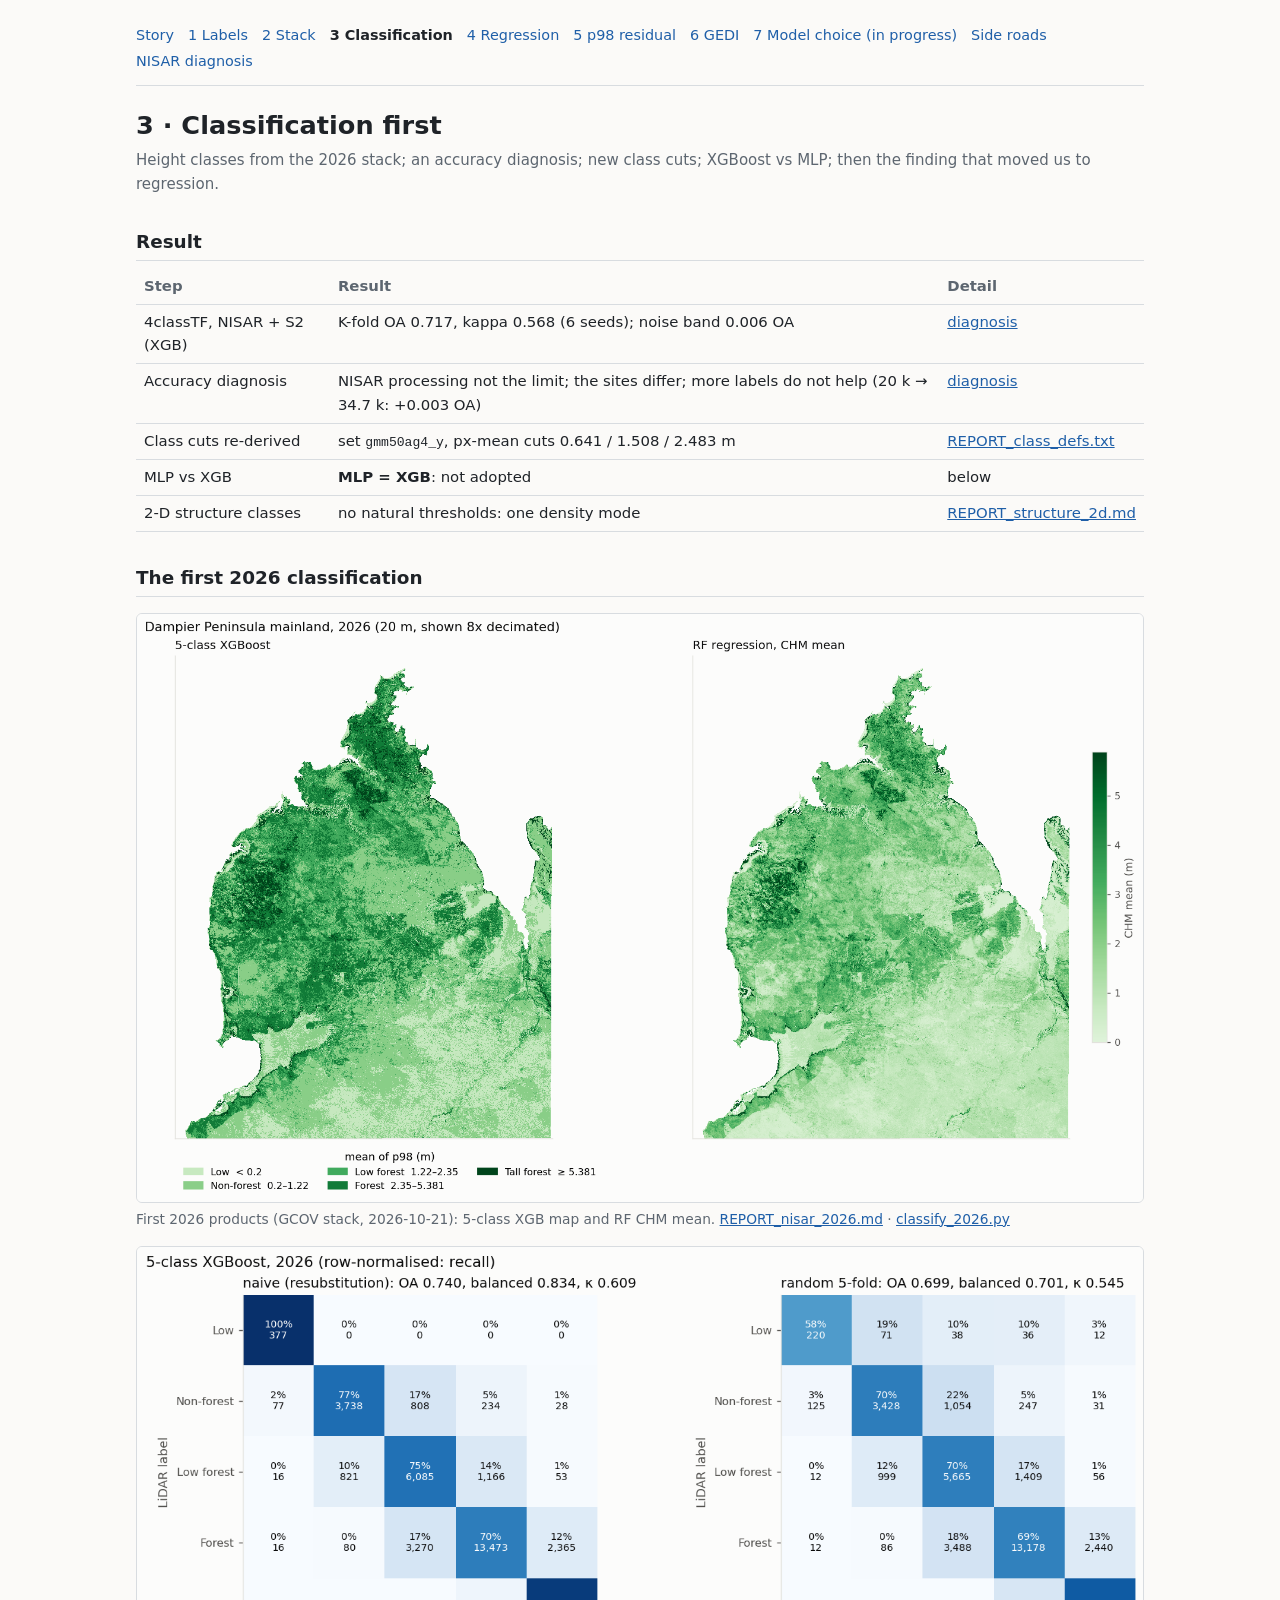
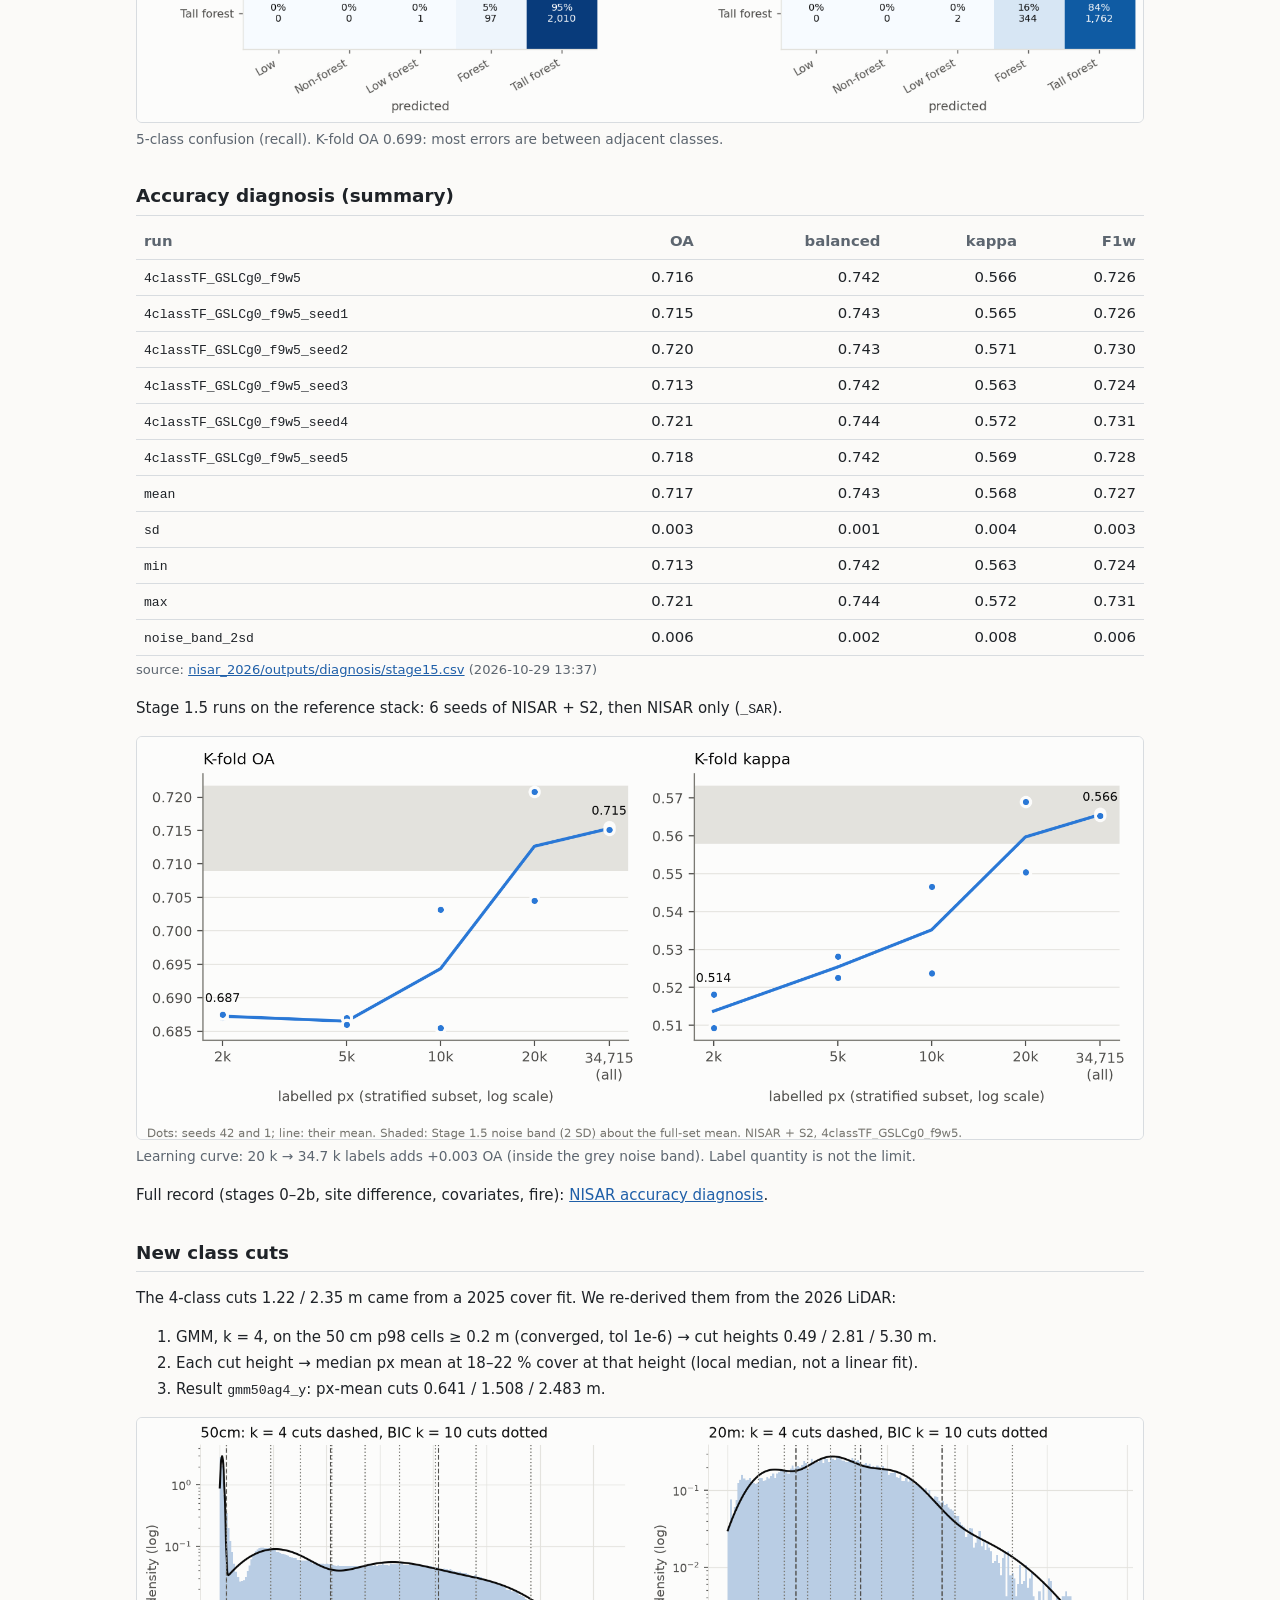
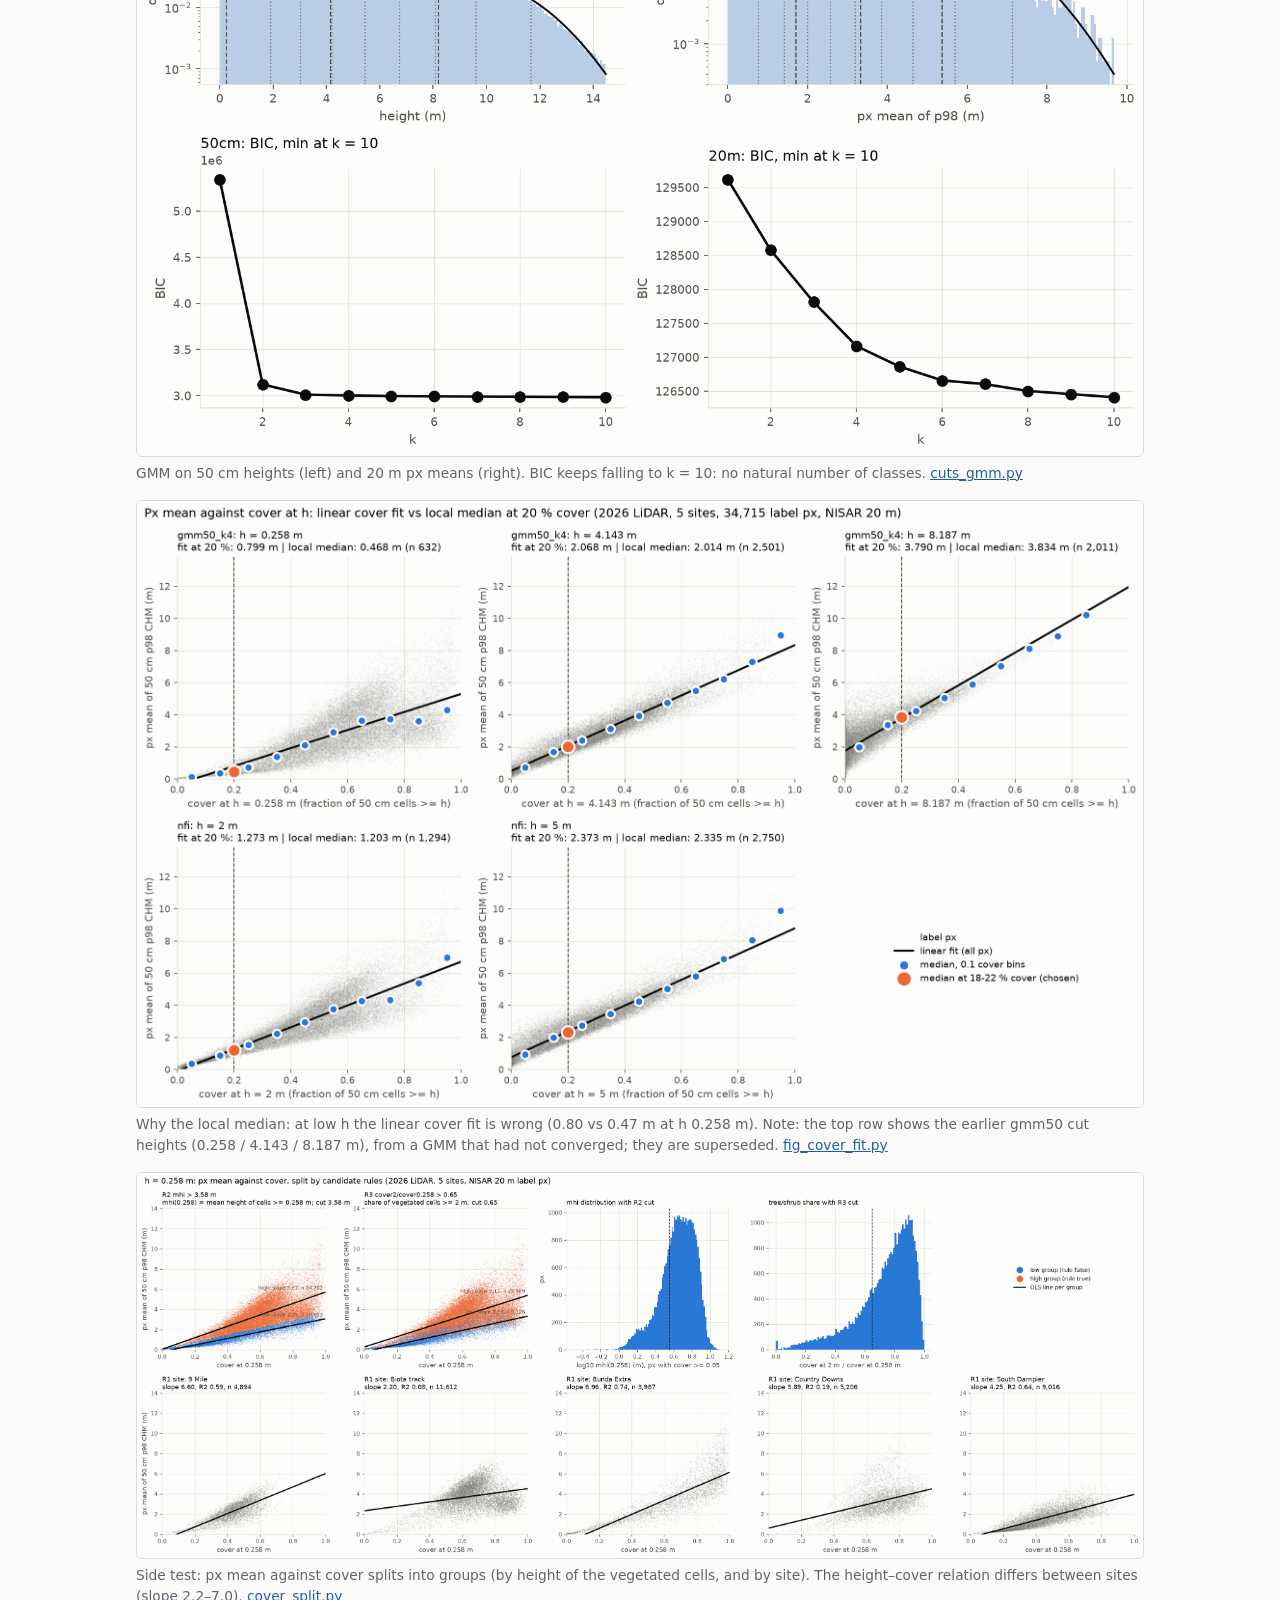
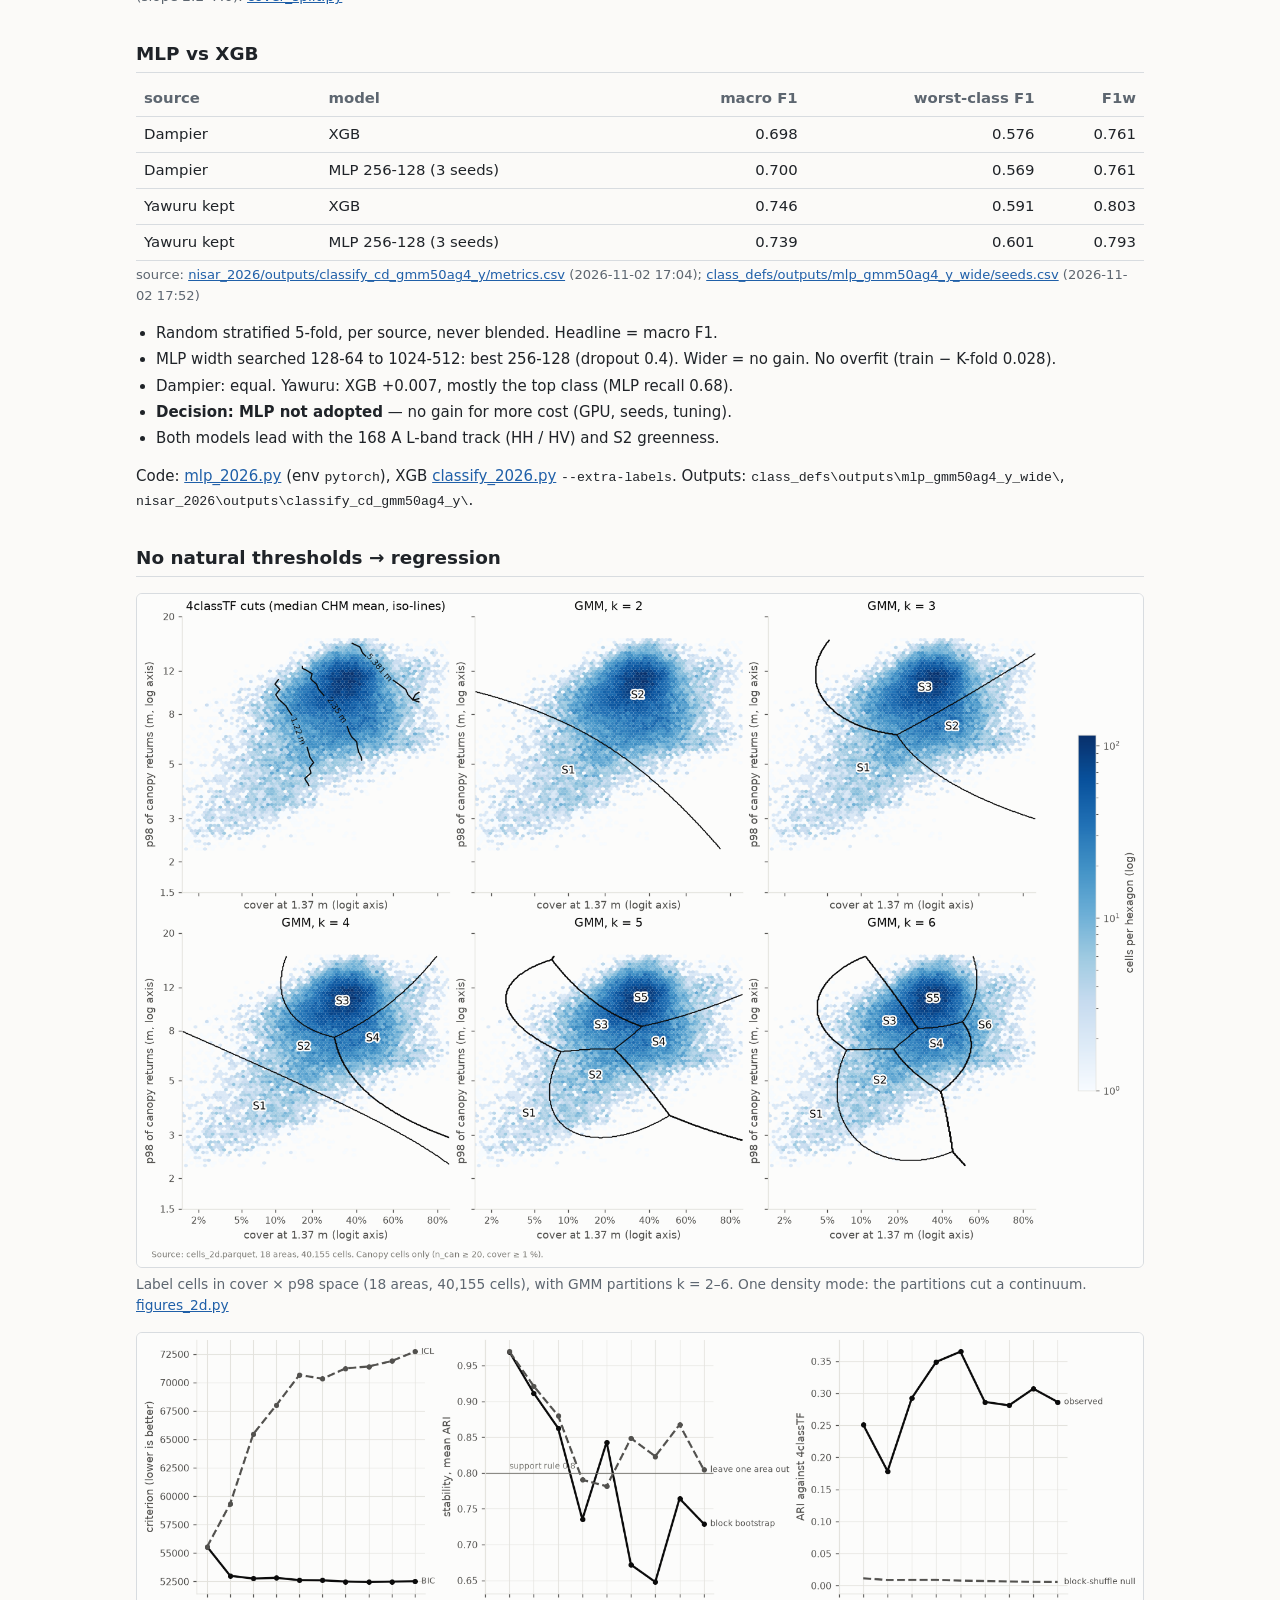
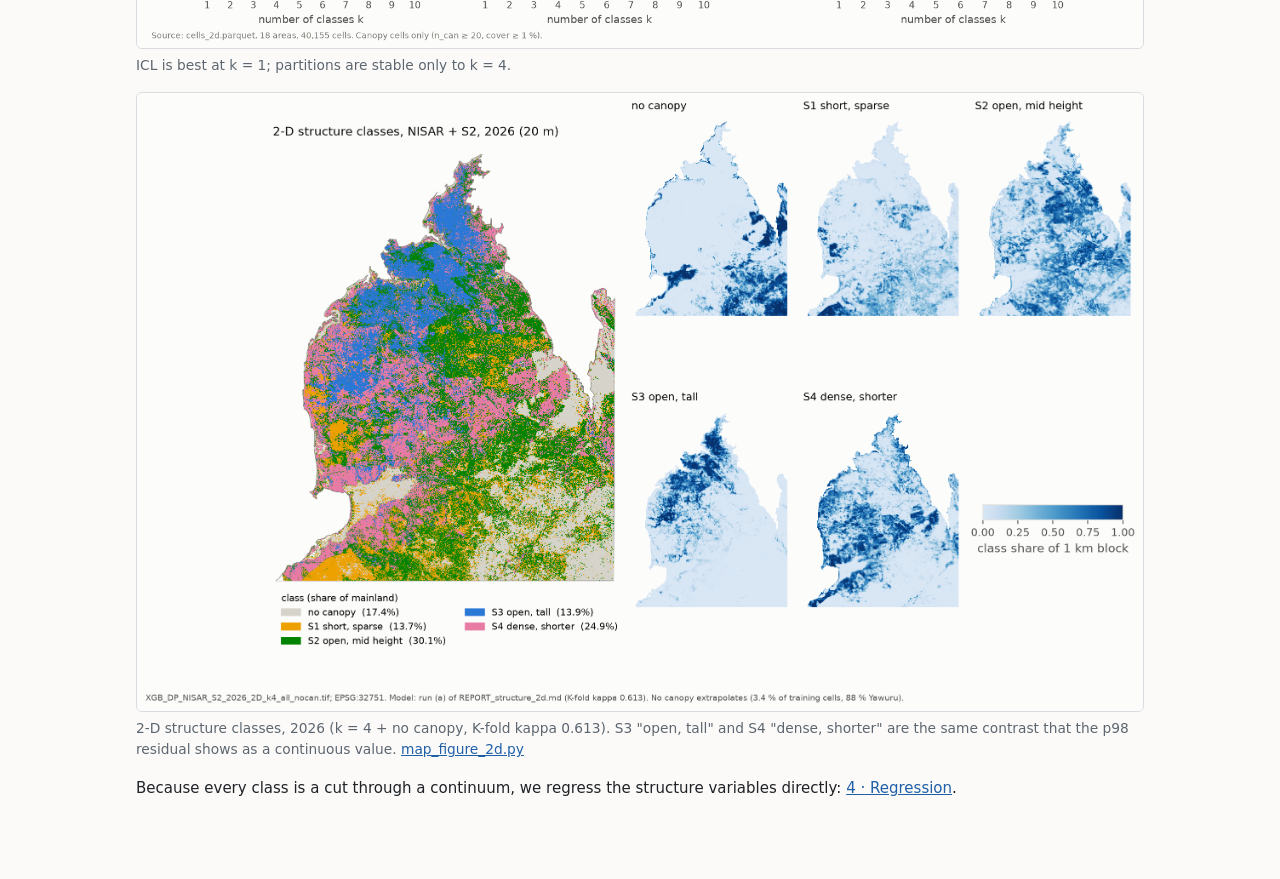
==== docs/classification.html @ edfd5abc "First version of Dampier results site" ====
<!doctype html>
<html lang="en-GB">
<head>
<meta charset="utf-8">
<meta name="viewport" content="width=device-width, initial-scale=1">
<title>Classification and MLP Test</title>
<link rel="stylesheet" href="style.css">
</head>
<body>
<main>
<nav><a href="index.html">Story</a><a href="labels.html">1 Labels</a><a href="stack.html">2 Stack</a>
<a href="classification.html" aria-current="page">3 Classification</a><a href="regression.html">4 Regression</a>
<a href="p98_residual.html">5 p98 residual</a><a href="gedi.html">6 GEDI</a>
<a href="models_regression.html">7 Model choice (in progress)</a><a href="side_roads.html">Side roads</a>
<a href="nisar_accuracy/index.html">NISAR diagnosis</a></nav>

<h1>3 · Classification first</h1>
<p class="sub">Height classes from the 2026 stack; an accuracy diagnosis; new class cuts; XGBoost vs MLP;
then the finding that moved us to regression.</p>

<h2>Result</h2>
<div class="wrap"><table>
<tr><th>Step</th><th>Result</th><th>Detail</th></tr>
<tr><td>4classTF, NISAR + S2 (XGB)</td><td>K-fold OA 0.717, kappa 0.568 (6 seeds); noise band 0.006 OA</td><td><a href="nisar_accuracy/index.html">diagnosis</a></td></tr>
<tr><td>Accuracy diagnosis</td><td>NISAR processing not the limit; the sites differ; more labels do not help (20 k → 34.7 k: +0.003 OA)</td><td><a href="nisar_accuracy/index.html">diagnosis</a></td></tr>
<tr><td>Class cuts re-derived</td><td>set <code>gmm50ag4_y</code>, px-mean cuts 0.641 / 1.508 / 2.483 m</td><td><a href="https://github.com/grshennan/Dampier_2026_woody_thickening_results/blob/main/class_defs/REPORT_class_defs.txt">REPORT_class_defs.txt</a></td></tr>
<tr><td>MLP vs XGB</td><td><strong>MLP = XGB</strong>: not adopted</td><td>below</td></tr>
<tr><td>2-D structure classes</td><td>no natural thresholds: one density mode</td><td><a href="https://github.com/grshennan/Dampier_2026_woody_thickening_results/blob/main/structure_2d/REPORT_structure_2d.md">REPORT_structure_2d.md</a></td></tr>
</table></div>

<h2>The first 2026 classification</h2>
<figure><a href="../nisar_2026/outputs/figures/fig_maps.png"><img src="../nisar_2026/outputs/figures/fig_maps.png" alt="5-class XGBoost map and RF CHM mean map, 2026" loading="lazy"></a>
<figcaption>First 2026 products (GCOV stack, 2026-10-21): 5-class XGB map and RF CHM mean.
<a href="https://github.com/grshennan/Dampier_2026_woody_thickening_results/blob/main/nisar_2026/REPORT_nisar_2026.md">REPORT_nisar_2026.md</a> · <a href="https://github.com/grshennan/Dampier_2026_woody_thickening_results/blob/main/nisar_2026/classify_2026.py">classify_2026.py</a></figcaption></figure>

<figure><a href="../nisar_2026/outputs/figures/fig_confusion.png"><img src="../nisar_2026/outputs/figures/fig_confusion.png" alt="Confusion matrices, naive and 5-fold" loading="lazy"></a>
<figcaption>5-class confusion (recall). K-fold OA 0.699: most errors are between adjacent classes.</figcaption></figure>

<h2>Accuracy diagnosis (summary)</h2>
<!-- BEGIN table:cls_stage15 -->
<div class="wrap"><table><tr><th>run</th><th class=n>OA</th><th class=n>balanced</th><th class=n>kappa</th><th class=n>F1w</th></tr><tr><td><code>4classTF_GSLCg0_f9w5</code></td><td class=n>0.716</td><td class=n>0.742</td><td class=n>0.566</td><td class=n>0.726</td></tr><tr><td><code>4classTF_GSLCg0_f9w5_seed1</code></td><td class=n>0.715</td><td class=n>0.743</td><td class=n>0.565</td><td class=n>0.726</td></tr><tr><td><code>4classTF_GSLCg0_f9w5_seed2</code></td><td class=n>0.720</td><td class=n>0.743</td><td class=n>0.571</td><td class=n>0.730</td></tr><tr><td><code>4classTF_GSLCg0_f9w5_seed3</code></td><td class=n>0.713</td><td class=n>0.742</td><td class=n>0.563</td><td class=n>0.724</td></tr><tr><td><code>4classTF_GSLCg0_f9w5_seed4</code></td><td class=n>0.721</td><td class=n>0.744</td><td class=n>0.572</td><td class=n>0.731</td></tr><tr><td><code>4classTF_GSLCg0_f9w5_seed5</code></td><td class=n>0.718</td><td class=n>0.742</td><td class=n>0.569</td><td class=n>0.728</td></tr><tr><td><code>mean</code></td><td class=n>0.717</td><td class=n>0.743</td><td class=n>0.568</td><td class=n>0.727</td></tr><tr><td><code>sd</code></td><td class=n>0.003</td><td class=n>0.001</td><td class=n>0.004</td><td class=n>0.003</td></tr><tr><td><code>min</code></td><td class=n>0.713</td><td class=n>0.742</td><td class=n>0.563</td><td class=n>0.724</td></tr><tr><td><code>max</code></td><td class=n>0.721</td><td class=n>0.744</td><td class=n>0.572</td><td class=n>0.731</td></tr><tr><td><code>noise_band_2sd</code></td><td class=n>0.006</td><td class=n>0.002</td><td class=n>0.008</td><td class=n>0.006</td></tr></table></div><p class="src">source: <a href="https://github.com/grshennan/Dampier_2026_woody_thickening_results/blob/main/nisar_2026/outputs/diagnosis/stage15.csv">nisar_2026/outputs/diagnosis/stage15.csv</a> (2026-10-29 13:37)</p>
<!-- END table:cls_stage15 -->
<p>Stage 1.5 runs on the reference stack: 6 seeds of NISAR + S2, then NISAR only (<code>_SAR</code>).</p>
<figure><a href="../nisar_2026/outputs/diagnosis/learning_curve.png"><img src="../nisar_2026/outputs/diagnosis/learning_curve.png" alt="Learning curve, OA and kappa against label count" loading="lazy"></a>
<figcaption>Learning curve: 20 k → 34.7 k labels adds +0.003 OA (inside the grey noise band). Label quantity is not the limit.</figcaption></figure>
<p>Full record (stages 0–2b, site difference, covariates, fire): <a href="nisar_accuracy/index.html">NISAR accuracy diagnosis</a>.</p>

<h2>New class cuts</h2>
<p>The 4-class cuts 1.22 / 2.35 m came from a 2025 cover fit. We re-derived them from the 2026 LiDAR:</p>
<ol>
<li>GMM, k = 4, on the 50 cm p98 cells ≥ 0.2 m (converged, tol 1e-6) → cut heights 0.49 / 2.81 / 5.30 m.</li>
<li>Each cut height → median px mean at 18–22 % cover at that height (local median, not a linear fit).</li>
<li>Result <code>gmm50ag4_y</code>: px-mean cuts 0.641 / 1.508 / 2.483 m.</li>
</ol>
<figure><a href="../class_defs/outputs/fig_gmm.png"><img src="../class_defs/outputs/fig_gmm.png" alt="GMM fits and BIC on 50 cm and 20 m heights" loading="lazy"></a>
<figcaption>GMM on 50 cm heights (left) and 20 m px means (right). BIC keeps falling to k = 10: no natural number of
classes. <a href="https://github.com/grshennan/Dampier_2026_woody_thickening_results/blob/main/class_defs/cuts_gmm.py">cuts_gmm.py</a></figcaption></figure>
<figure><a href="../class_defs/outputs/fig_cover_fit.png"><img src="../class_defs/outputs/fig_cover_fit.png" alt="Px mean against cover at h: linear fit vs local median" loading="lazy"></a>
<figcaption>Why the local median: at low h the linear cover fit is wrong (0.80 vs 0.47 m at h 0.258 m).
Note: the top row shows the earlier gmm50 cut heights (0.258 / 4.143 / 8.187 m), from a GMM that had not converged;
they are superseded. <a href="https://github.com/grshennan/Dampier_2026_woody_thickening_results/blob/main/class_defs/fig_cover_fit.py">fig_cover_fit.py</a></figcaption></figure>
<figure><a href="../class_defs/outputs/fig_cover_groups.png"><img src="../class_defs/outputs/fig_cover_groups.png" alt="Px mean against cover split by candidate rules and by site" loading="lazy"></a>
<figcaption>Side test: px mean against cover splits into groups (by height of the vegetated cells, and by site).
The height–cover relation differs between sites (slope 2.2–7.0). <a href="https://github.com/grshennan/Dampier_2026_woody_thickening_results/blob/main/class_defs/cover_split.py">cover_split.py</a></figcaption></figure>

<h2>MLP vs XGB</h2>
<!-- BEGIN table:cls_xgb_mlp -->
<div class="wrap"><table><tr><th>source</th><th>model</th><th class=n>macro F1</th><th class=n>worst-class F1</th><th class=n>F1w</th></tr><tr><td>Dampier</td><td>XGB</td><td class=n>0.698</td><td class=n>0.576</td><td class=n>0.761</td></tr><tr><td>Dampier</td><td>MLP 256-128 (3 seeds)</td><td class=n>0.700</td><td class=n>0.569</td><td class=n>0.761</td></tr><tr><td>Yawuru kept</td><td>XGB</td><td class=n>0.746</td><td class=n>0.591</td><td class=n>0.803</td></tr><tr><td>Yawuru kept</td><td>MLP 256-128 (3 seeds)</td><td class=n>0.739</td><td class=n>0.601</td><td class=n>0.793</td></tr></table></div><p class="src">source: <a href="https://github.com/grshennan/Dampier_2026_woody_thickening_results/blob/main/nisar_2026/outputs/classify_cd_gmm50ag4_y/metrics.csv">nisar_2026/outputs/classify_cd_gmm50ag4_y/metrics.csv</a> (2026-11-02 17:04); <a href="https://github.com/grshennan/Dampier_2026_woody_thickening_results/blob/main/class_defs/outputs/mlp_gmm50ag4_y_wide/seeds.csv">class_defs/outputs/mlp_gmm50ag4_y_wide/seeds.csv</a> (2026-11-02 17:52)</p>
<!-- END table:cls_xgb_mlp -->
<ul>
<li>Random stratified 5-fold, per source, never blended. Headline = macro F1.</li>
<li>MLP width searched 128-64 to 1024-512: best 256-128 (dropout 0.4). Wider = no gain. No overfit (train − K-fold 0.028).</li>
<li>Dampier: equal. Yawuru: XGB +0.007, mostly the top class (MLP recall 0.68).</li>
<li><strong>Decision: MLP not adopted</strong> — no gain for more cost (GPU, seeds, tuning).</li>
<li>Both models lead with the 168 A L-band track (HH / HV) and S2 greenness.</li>
</ul>
<p>Code: <a href="https://github.com/grshennan/Dampier_2026_woody_thickening_results/blob/main/class_defs/mlp_2026.py">mlp_2026.py</a> (env <code>pytorch</code>),
XGB <a href="https://github.com/grshennan/Dampier_2026_woody_thickening_results/blob/main/nisar_2026/classify_2026.py">classify_2026.py</a> <code>--extra-labels</code>.
Outputs: <code>class_defs\outputs\mlp_gmm50ag4_y_wide\</code>, <code>nisar_2026\outputs\classify_cd_gmm50ag4_y\</code>.</p>

<h2>No natural thresholds → regression</h2>
<figure><a href="../structure_2d/outputs/classes/figures/fig_space_k.png"><img src="../structure_2d/outputs/classes/figures/fig_space_k.png" alt="Label cells in cover x p98 space with GMM partitions k 2 to 6" loading="lazy"></a>
<figcaption>Label cells in cover × p98 space (18 areas, 40,155 cells), with GMM partitions k = 2–6.
One density mode: the partitions cut a continuum. <a href="https://github.com/grshennan/Dampier_2026_woody_thickening_results/blob/main/structure_2d/figures_2d.py">figures_2d.py</a></figcaption></figure>
<figure><a href="../structure_2d/outputs/classes/figures/fig_k_selection.png"><img src="../structure_2d/outputs/classes/figures/fig_k_selection.png" alt="BIC, ICL, stability and ARI against k" loading="lazy"></a>
<figcaption>ICL is best at k = 1; partitions are stable only to k = 4.</figcaption></figure>
<figure><a href="../structure_2d/outputs/figures/fig_map_2d.png"><img src="../structure_2d/outputs/figures/fig_map_2d.png" alt="2-D structure class map 2026" loading="lazy"></a>
<figcaption>2-D structure classes, 2026 (k = 4 + no canopy, K-fold kappa 0.613). S3 "open, tall" and S4 "dense, shorter"
are the same contrast that the p98 residual shows as a continuous value.
<a href="https://github.com/grshennan/Dampier_2026_woody_thickening_results/blob/main/structure_2d/map_figure_2d.py">map_figure_2d.py</a></figcaption></figure>
<p>Because every class is a cut through a continuum, we regress the structure variables directly:
<a href="regression.html">4 · Regression</a>.</p>
</main>
</body>
</html>
---- docs/style.css ----
/* Shared style for docs\ (results site). Tokens from the old nisar_2026\REPORT_master.html. */
:root { --bg:#fbfaf8; --fg:#1f2328; --muted:#5d6670; --line:#d8dce0; --card:#ffffff; --accent:#1f5fa8;
        --flag-bg:#fff4e0; --flag-line:#d48a1a; --done:#2e7d4f; --next:#1f5fa8; --todo:#7a7f86;
        --wip-bg:#eaf2fb; --wip-line:#1f5fa8; }
@media (prefers-color-scheme: dark) { :root:not([data-theme="light"]) {
        --bg:#16181b; --fg:#e4e6e9; --muted:#9aa3ad; --line:#33383e; --card:#1d2024; --accent:#7fb2ee;
        --flag-bg:#33281a; --flag-line:#d9a24a; --done:#6cc392; --next:#7fb2ee; --todo:#8e949b;
        --wip-bg:#1b2633; --wip-line:#7fb2ee; } }
:root[data-theme="dark"] { --bg:#16181b; --fg:#e4e6e9; --muted:#9aa3ad; --line:#33383e; --card:#1d2024;
        --accent:#7fb2ee; --flag-bg:#33281a; --flag-line:#d9a24a; --done:#6cc392; --next:#7fb2ee; --todo:#8e949b;
        --wip-bg:#1b2633; --wip-line:#7fb2ee; }
* { box-sizing: border-box; }
body { margin:0; background:var(--bg); color:var(--fg); font:15px/1.55 system-ui, -apple-system, "Segoe UI", sans-serif; }
main { max-width: 1040px; margin: 0 auto; padding: 16px 16px 64px; }
nav { display:flex; flex-wrap:wrap; gap:4px 14px; padding:8px 0 12px; border-bottom:1px solid var(--line); margin-bottom:20px;
      font-size:0.9rem; }
nav a { text-decoration:none; } nav a[aria-current] { font-weight:700; color:var(--fg); }
h1 { font-size: 1.6rem; margin: 0 0 4px; }
h2 { font-size: 1.15rem; margin: 32px 0 8px; padding-bottom: 4px; border-bottom: 1px solid var(--line); }
h3 { font-size: 1rem; margin: 20px 0 6px; }
.sub { color: var(--muted); margin: 0 0 20px; }
a { color: var(--accent); }
code { font: 0.88em ui-monospace, Consolas, monospace; overflow-wrap: anywhere; }
pre { background:var(--card); border:1px solid var(--line); border-radius:6px; padding:10px 12px; overflow-x:auto;
      font: 0.82rem/1.4 ui-monospace, Consolas, monospace; }
.abstract { background: var(--card); border: 1px solid var(--line); border-radius: 8px; padding: 14px 18px; }
.flag { background: var(--flag-bg); border-left: 4px solid var(--flag-line); border-radius: 6px; padding: 10px 14px; margin: 16px 0; }
.wip { background: var(--wip-bg); border-left: 4px solid var(--wip-line); border-radius: 6px; padding: 10px 14px; margin: 16px 0; }
.wrap { overflow-x: auto; }
table { border-collapse: collapse; width: 100%; font-size: 0.93rem; }
th, td { text-align: left; vertical-align: top; padding: 6px 8px; border-bottom: 1px solid var(--line); }
th { color: var(--muted); font-weight: 600; }
td.n, th.n { text-align: right; font-variant-numeric: tabular-nums; white-space: nowrap; }
.st { font-weight: 600; white-space: nowrap; }
.done { color: var(--done); } .next { color: var(--next); } .todo { color: var(--todo); }
.src { color: var(--muted); font-size: 0.82rem; margin: 4px 0 16px; }
ul { padding-left: 20px; } li { margin: 3px 0; }
figure { margin: 16px 0; }
figure img { display:block; max-width:100%; height:auto; border:1px solid var(--line); border-radius:6px; background:#fff; }
figcaption { color: var(--muted); font-size: 0.86rem; margin-top: 6px; }
.thumbs { display:grid; grid-template-columns: repeat(auto-fill, minmax(260px, 1fr)); gap: 12px; }
.thumbs figure { margin: 0; }
.step { display:grid; grid-template-columns: 2.2em 1fr; gap: 0 10px; margin: 18px 0; }
.step .num { font-weight:700; color: var(--accent); font-size:1.2rem; }
.step h3 { margin: 0 0 4px; }
.step p { margin: 4px 0; }
.more { font-size: 0.9rem; }
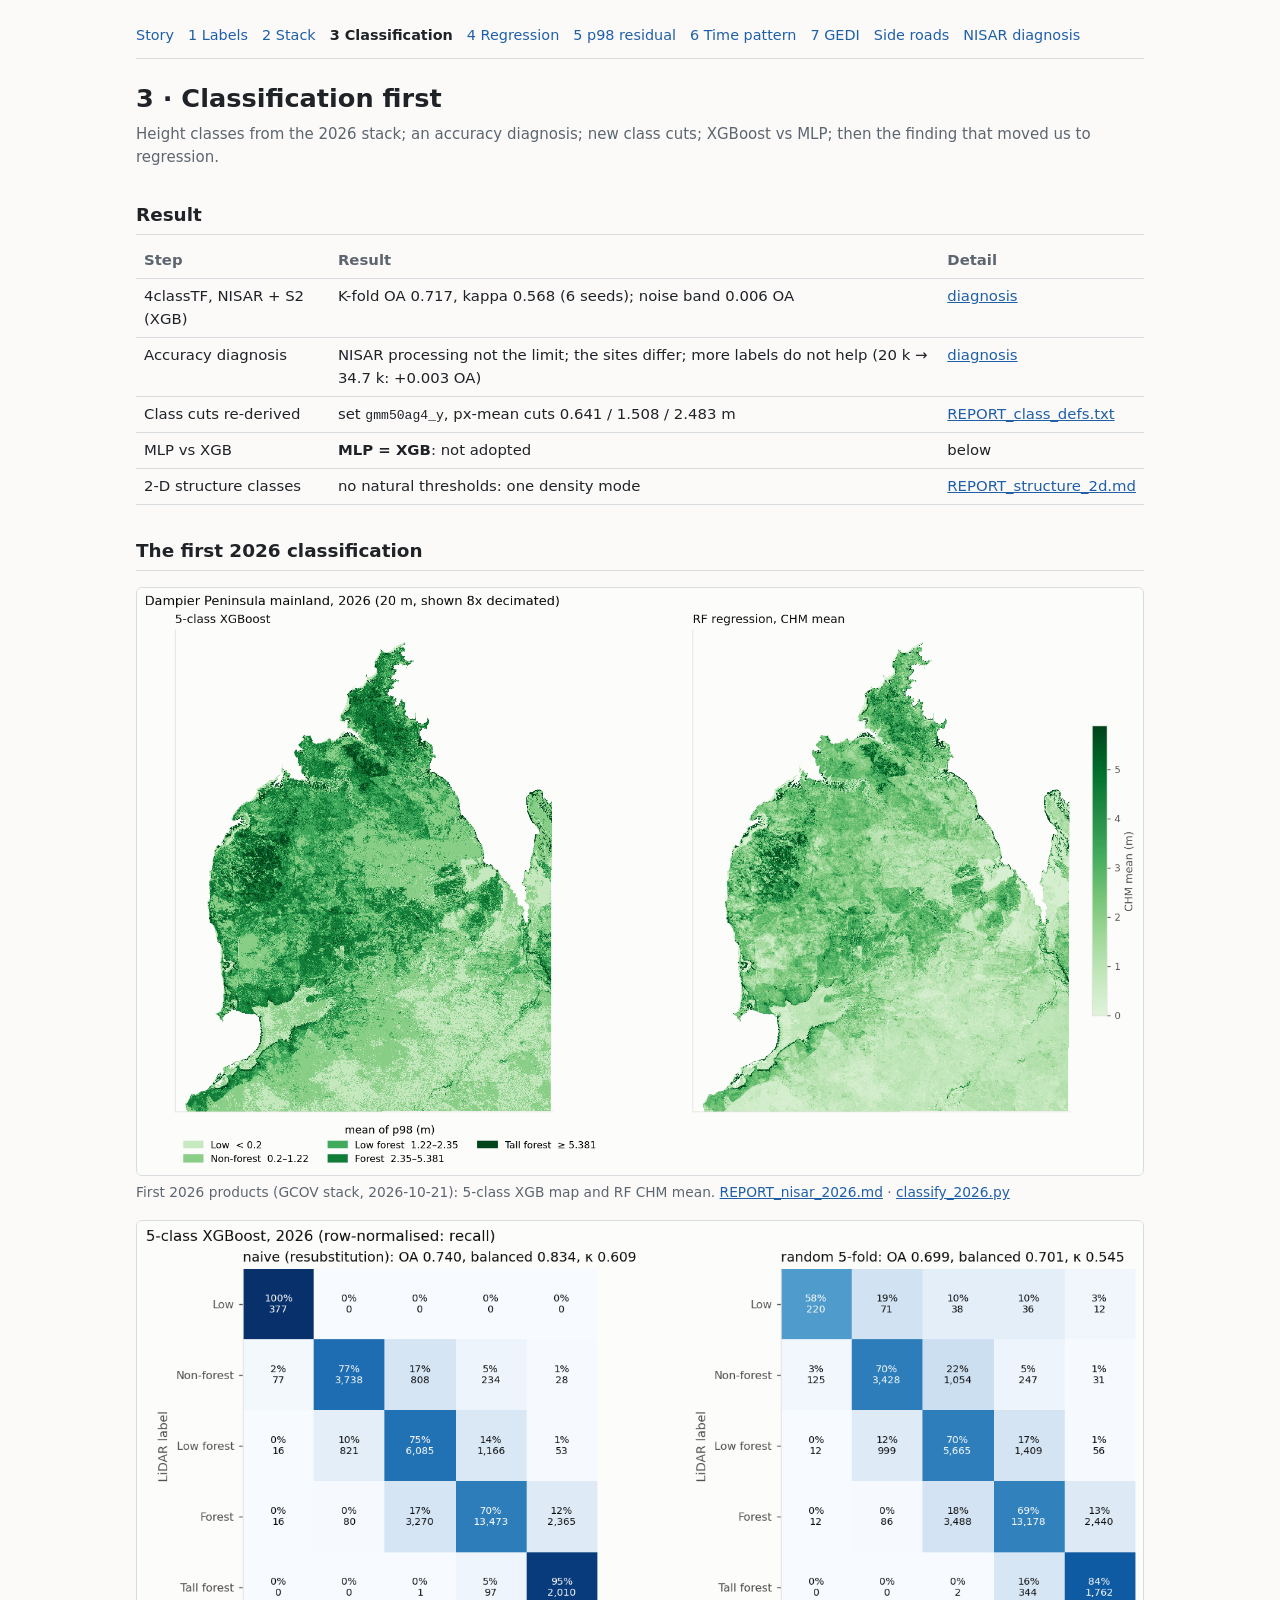
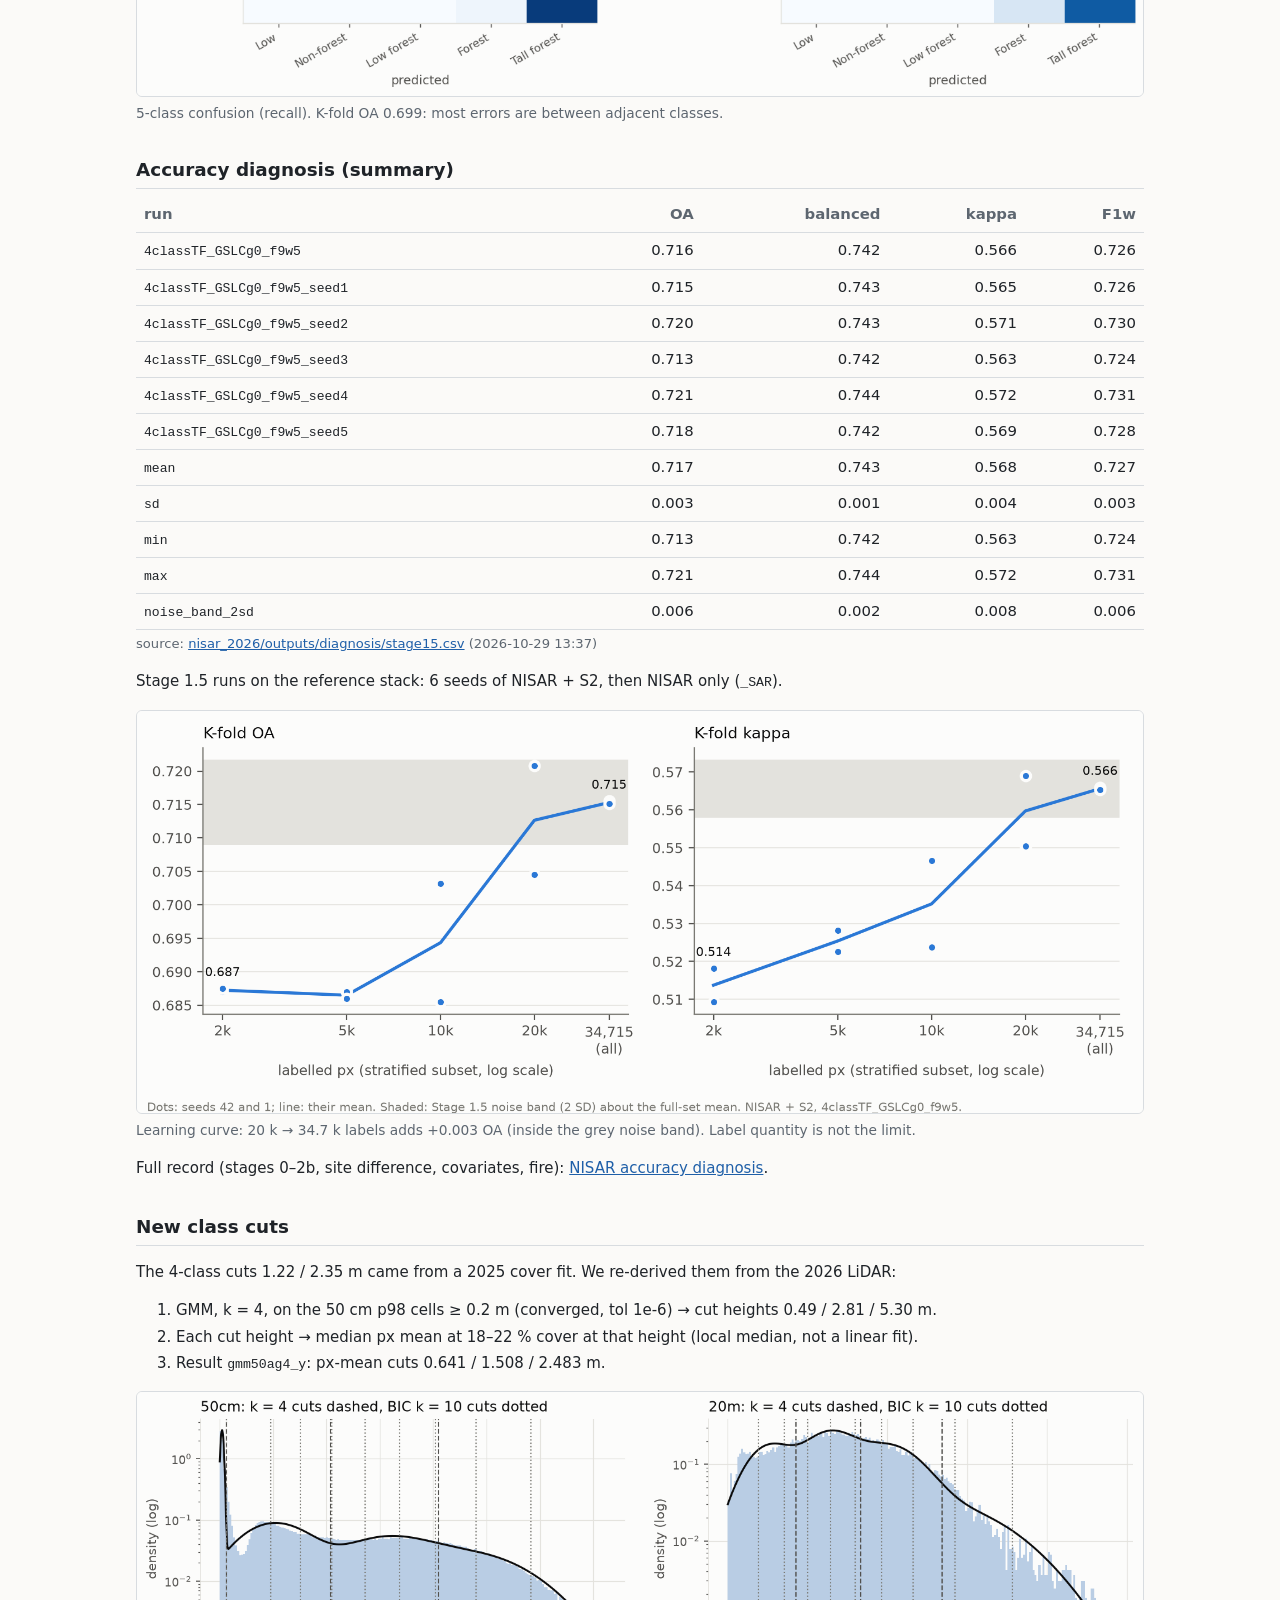
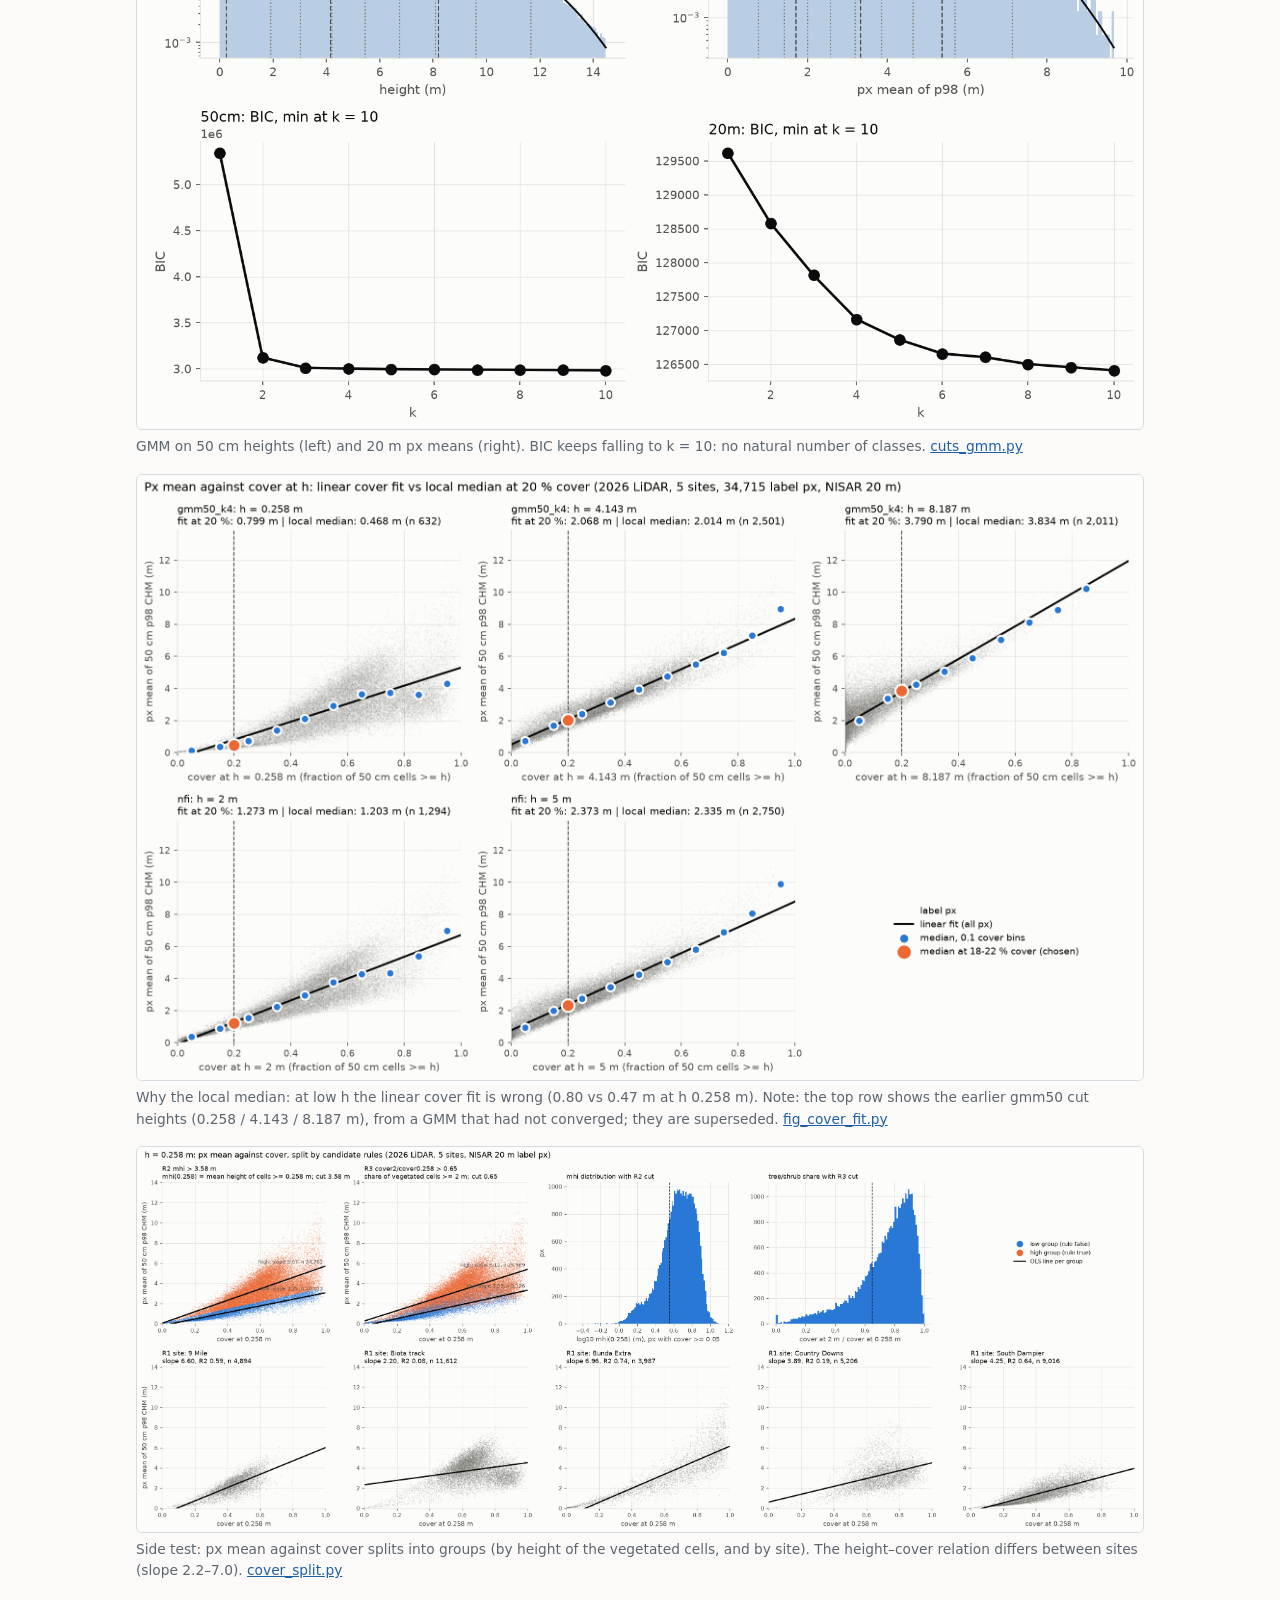
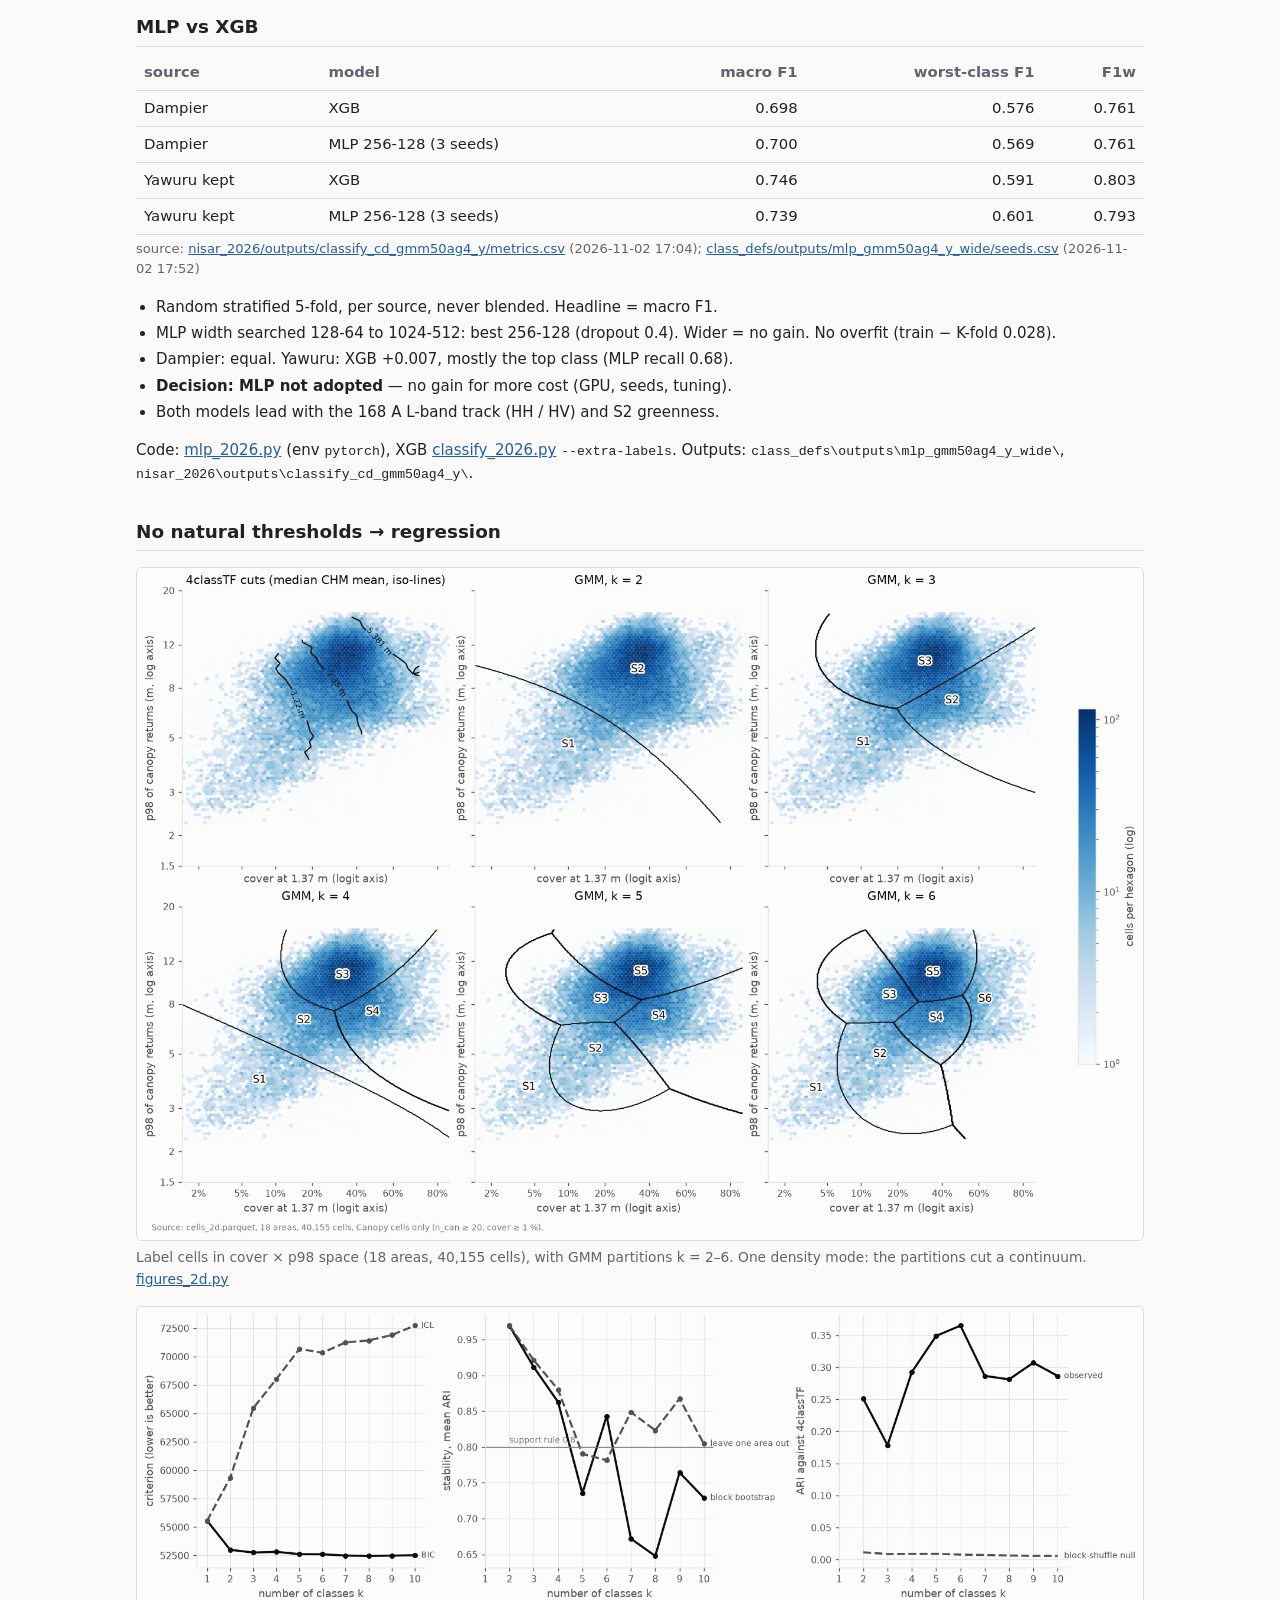
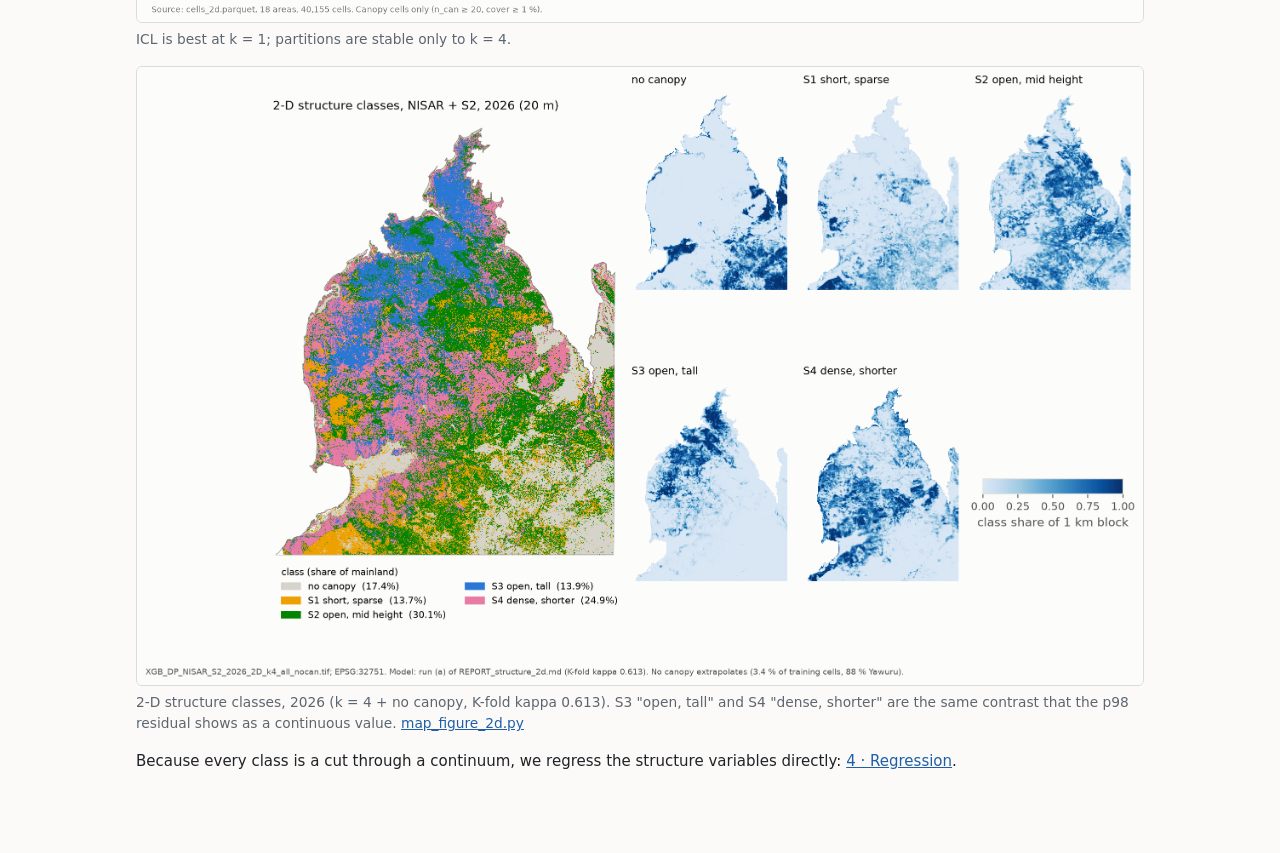
==== commit 63e94184: "Site: final method (MTE, p98 residual, 2019-2026 time pattern; unf LiDAR, EPSG:7851)" ====
--- a/docs/classification.html
+++ b/docs/classification.html
@@ -10,9 +10,8 @@
 <main>
 <nav><a href="index.html">Story</a><a href="labels.html">1 Labels</a><a href="stack.html">2 Stack</a>
 <a href="classification.html" aria-current="page">3 Classification</a><a href="regression.html">4 Regression</a>
-<a href="p98_residual.html">5 p98 residual</a><a href="gedi.html">6 GEDI</a>
-<a href="models_regression.html">7 Model choice (in progress)</a><a href="side_roads.html">Side roads</a>
-<a href="nisar_accuracy/index.html">NISAR diagnosis</a></nav>
+<a href="p98_residual.html">5 p98 residual</a><a href="time_pattern.html">6 Time pattern</a><a href="gedi.html">7 GEDI</a>
+<a href="side_roads.html">Side roads</a><a href="nisar_accuracy/index.html">NISAR diagnosis</a></nav>
 
 <h1>3 · Classification first</h1>
 <p class="sub">Height classes from the 2026 stack; an accuracy diagnosis; new class cuts; XGBoost vs MLP;
